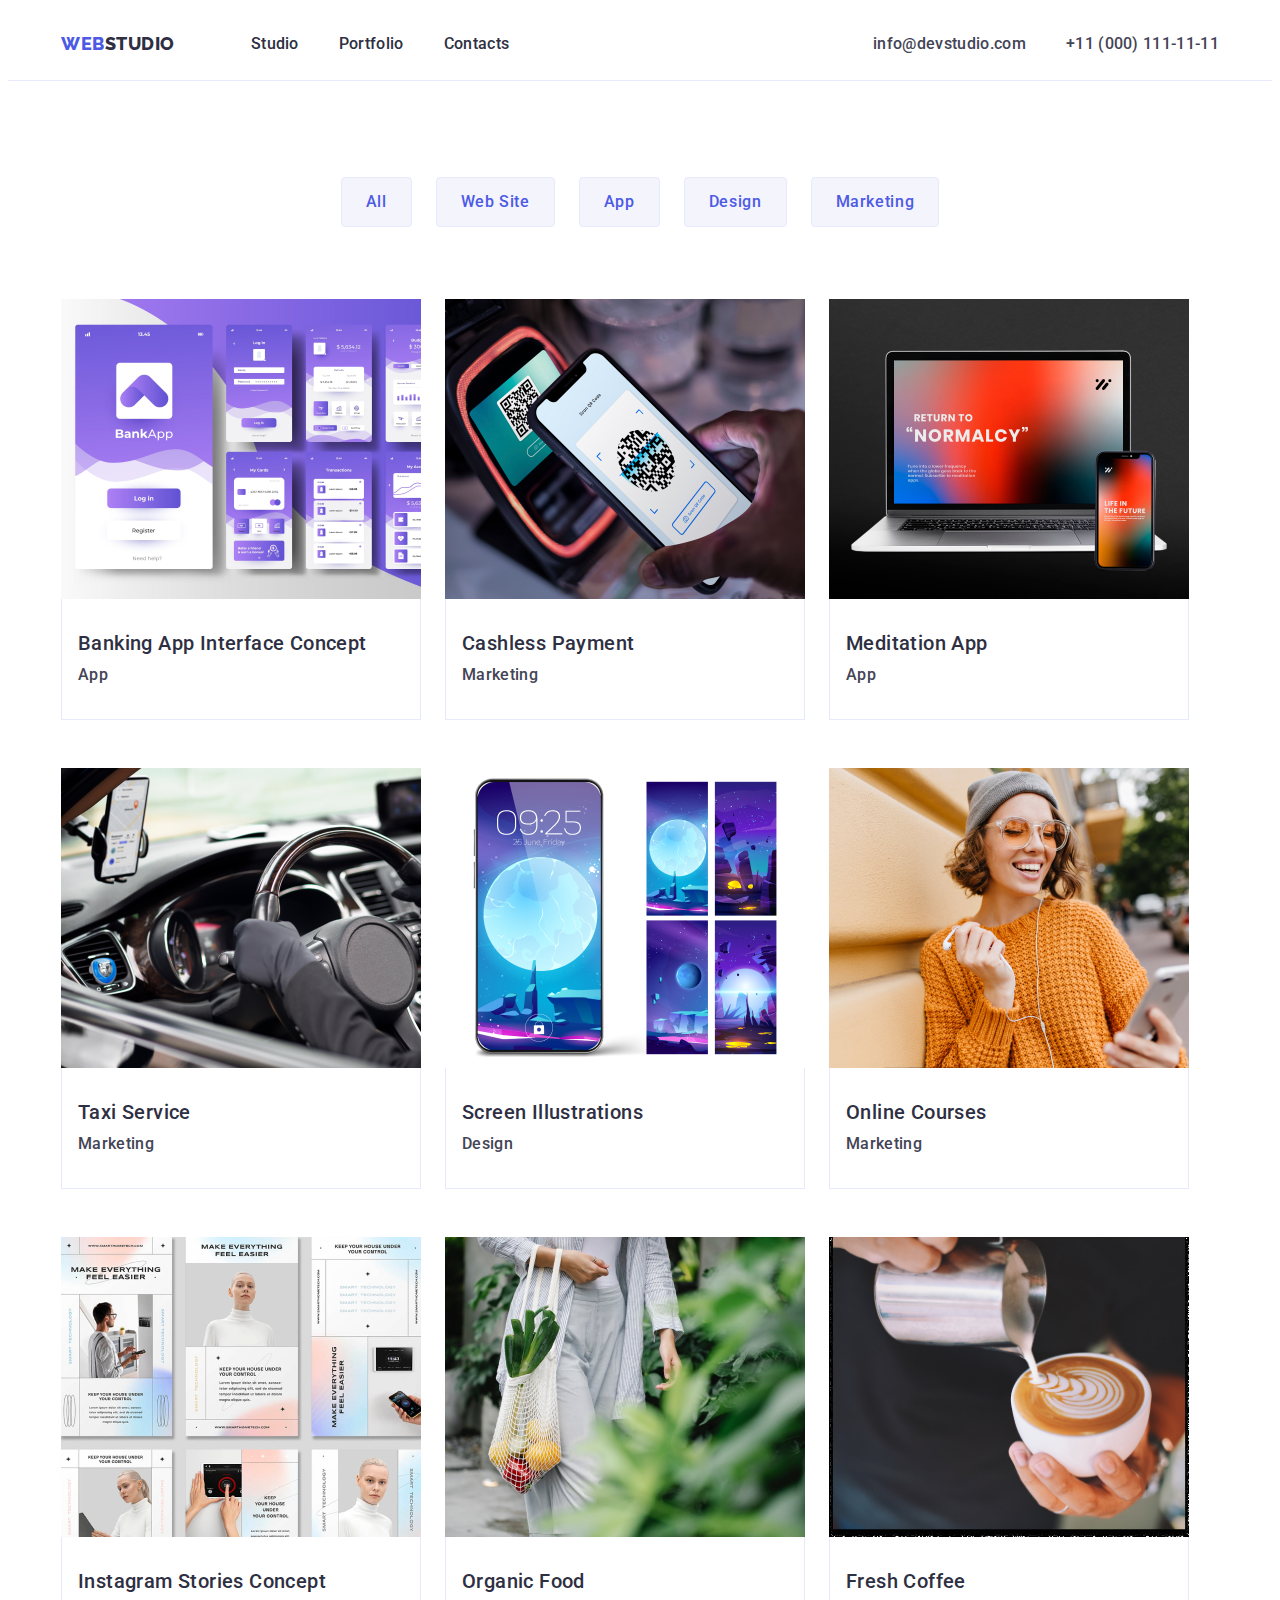
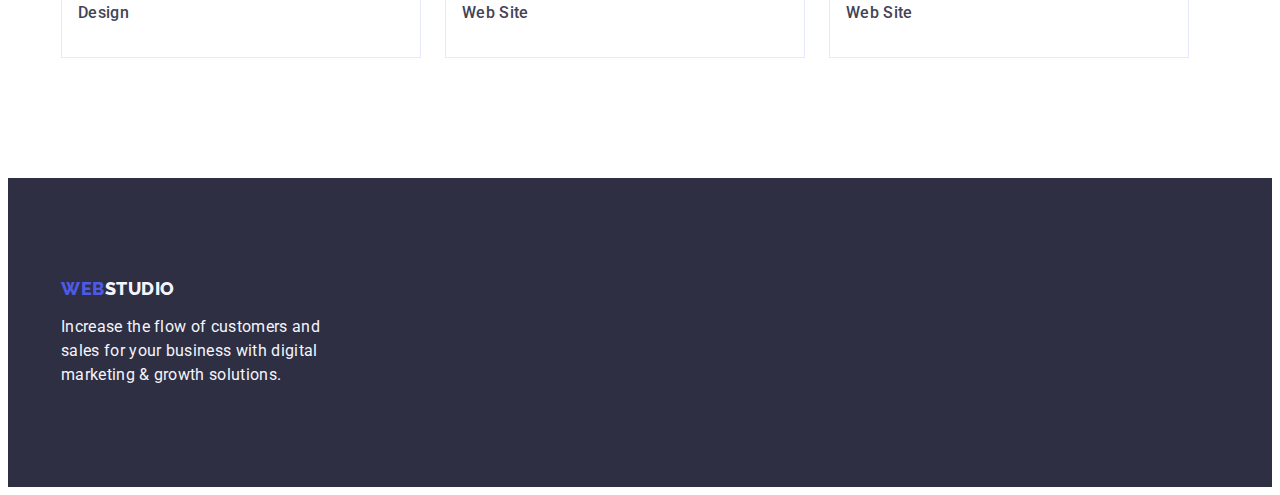
==== portfolio.html @ 13053c90 "Initial commit" ====
<!DOCTYPE html>
<html lang="en">
  <head>
    <meta charset="UTF-8" />
    <title>Studio</title>
    <link rel="preconnect" href="https://fonts.googleapis.com" />
    <link rel="preconnect" href="https://fonts.gstatic.com" crossorigin />
    <link
      href="https://fonts.googleapis.com/css2?family=Raleway:wght@800&family=Roboto:wght@400;500;700;900&display=swap"
      rel="stylesheet"
    />
    <link
      rel="stylesheet"
      href="https://cdnjs.cloudflare.com/ajax/libs/modern-normalize/2.0.0/modern-normalize.min.css"
      integrity="sha512-4xo8blKMVCiXpTaLzQSLSw3KFOVPWhm/TRtuPVc4WG6kUgjH6J03IBuG7JZPkcWMxJ5huwaBpOpnwYElP/m6wg=="
      crossorigin="anonymous"
      referrerpolicy="no-referrer"
    />
    <link rel="stylesheet" href="./css/styles.css" />
  </head>

  <body class="page">
    <header class="page-header">
      <div class="container page-header-container">
        <nav class="page-nav">
          <a href="./index.html" class="logo link">
            Web<span class="logo-part">Studio</span>
          </a>

          <ul class="site-nav list">
            <li class="menu-item">
              <a href="./index.html" class="nav-item link list">Studio</a>
            </li>
            <li class="menu-item">
              <a href="./portfolio.html" class="nav-item link list"
                >Portfolio
              </a>
            </li>
            <li class="menu-item">
              <a href="" class="nav-item link list">Contacts</a>
            </li>
          </ul>
        </nav>

        <address class="address">
          <ul class="auth-nav list">
            <li class="auth-nav-first">
              <a href="mailto:info@devstudio.com" class="list auth-nav link"
                >info@devstudio.com</a
              >
            </li>
            <li>
              <a href="tel:+110001111111" class="list auth-nav link"
                >+11 (000) 111-11-11</a
              >
            </li>
          </ul>
        </address>
      </div>
    </header>

    <main>
      <section class="sorting">
        <div class="container">
          <h1 class="visually-hidden">Portfolio</h1>

          <ul class="list sort">
            <li><button type="button" class="sorting-button">All</button></li>
            <li>
              <button type="button" class="sorting-button">Web Site</button>
            </li>
            <li><button type="button" class="sorting-button">App</button></li>
            <li>
              <button type="button" class="sorting-button">Design</button>
            </li>
            <li>
              <button type="button" class="sorting-button">Marketing</button>
            </li>
          </ul>

          <ul class="portfolio-card list">
            <li class="portfolio-card-list">
              <a href="#" class="link">
                <img
                  src="./images/example1.jpg"
                  alt="An example of the company's work: app"
                  width="360"
                  height="300"
                />
                <div class="portfolio-card-wrapper">
                  <h2 class="section-title">Banking App Interface Concept</h2>
                  <p class="section-text">App</p>
                </div>
              </a>
            </li>

            <li class="portfolio-card-list">
              <a href="#" class="link">
                <img
                  src="./images/example2.jpg"
                  alt="An example of the company's work: Marketing"
                  width="360"
                  height="300"
                />
                <div class="portfolio-card-wrapper">
                  <h2 class="section-title">Cashless Payment</h2>
                  <p class="section-text">Marketing</p>
                </div>
              </a>
            </li>

            <li class="portfolio-card-list">
              <a href="#" class="link">
                <img
                  src="./images/example3.jpg"
                  alt="An example of the company's work: App"
                  width="360"
                  height="300"
                />
                <div class="portfolio-card-wrapper">
                  <h2 class="section-title">Meditation App</h2>
                  <p class="section-text">App</p>
                </div>
              </a>
            </li>

            <li class="portfolio-card-list">
              <a href="#" class="link">
                <img
                  src="./images/example4.jpg"
                  alt="An example of the company's work: Marketing"
                  width="360"
                  height="300"
                />
                <div class="portfolio-card-wrapper">
                  <h2 class="section-title">Taxi Service</h2>
                  <p class="section-text">Marketing</p>
                </div>
              </a>
            </li>

            <li class="portfolio-card-list">
              <a href="#" class="link">
                <img
                  src="./images/example5.jpg"
                  alt="An example of the company's work: Design"
                  width="360"
                  height="300"
                />
                <div class="portfolio-card-wrapper">
                  <h2 class="section-title">Screen Illustrations</h2>
                  <p class="section-text">Design</p>
                </div>
              </a>
            </li>

            <li class="portfolio-card-list">
              <a href="#" class="link">
                <img
                  src="./images/example6.jpg"
                  alt="An example of the company's work: Marketing"
                  width="360"
                  height="300"
                />
                <div class="portfolio-card-wrapper">
                  <h2 class="section-title">Online Courses</h2>
                  <p class="section-text">Marketing</p>
                </div>
              </a>
            </li>

            <li class="portfolio-card-list">
              <a href="#" class="link">
                <img
                  src="./images/example7.jpg"
                  alt="An example of the company's work: Design"
                  width="360"
                  height="300"
                />
                <div class="portfolio-card-wrapper">
                  <h2 class="section-title">Instagram Stories Concept</h2>
                  <p class="section-text">Design</p>
                </div>
              </a>
            </li>

            <li class="portfolio-card-list">
              <a href="#" class="link">
                <img
                  src="./images/example8.jpg"
                  alt="An example of the company's work: Web Site"
                  width="360"
                  height="300"
                />
                <div class="portfolio-card-wrapper">
                  <h2 class="section-title">Organic Food</h2>
                  <p class="section-text">Web Site</p>
                </div>
              </a>
            </li>

            <li class="portfolio-card-list">
              <a href="#" class="link">
                <img
                  src="./images/example9.jpg"
                  alt="An example of the company's work: Web Site"
                  width="360"
                  height="300"
                />
                <div class="portfolio-card-wrapper">
                  <h2 class="section-title">Fresh Coffee</h2>
                  <p class="section-text">Web Site</p>
                </div>
              </a>
            </li>
          </ul>
        </div>
      </section>
    </main>

    <footer class="footer">
      <div class="container">
        <a href="./index.html" class="logo footer-link">
          Web<span class="logo-part">Studio</span>
        </a>
        <p class="footer-text">
          Increase the flow of customers and sales for your business with
          digital marketing & growth solutions.
        </p>
      </div>
    </footer>
  </body>
</html>
---- css/styles.css ----
:root {
  --primary-brand: #4d5ae5;
  --pressed-state: #404bbf;
  --dark: #2e2f42;
  --success: #31d0aa;
  --text: #434455;
  --subtle-text: #8e8f99;
  --accent: #e7e9fc;
  --light: #f4f4fd;
  --white-background: #ffffff;
  --modal-background: #fcfcfc;
}
/*       Reset default styles */

.visually-hidden {
  position: absolute;
  width: 1px;
  height: 1px;
  margin: -1px;
  border: 0;
  padding: 0;
  white-space: nowrap;
  clip-path: inset(100%);
  clip: rect(0 0 0 0);
  overflow: hidden;
}

h1,
h2,
h3,
h4,
p {
  margin-top: 0;
  margin-bottom: 0;
}

ul,
ol {
  margin-top: 0;
  margin-bottom: 0;
  padding-left: 0;
}

button {
  cursor: pointer;
}

img {
  display: block;
}

/*       BODY        */
/* .section {
  padding-top: 120px;
  padding-bottom: 120px;
} */
.page {
  color: var(--text);
  background-color: #fff;
  font-family: "Roboto", sans-serif;
}

.container {
  max-width: 1158px;
  margin: 0 auto;
  padding: 0 15px;
}

/*  header */

.page-header {
  border-bottom: 1px solid #e7e9fc;
}

.page-header-container {
  display: flex;
  align-items: center;
}

.page-nav {
  display: flex;
  align-items: center;
}
.site-nav {
  display: flex;
  align-items: center;
}
.nav-item {
  padding: 24px 0;
}
.logo {
  text-decoration: none;
  font-family: "Raleway", sans-serif;
  font-weight: 800;
  font-size: 18px;
  line-height: 1.17;
  letter-spacing: 0.03em;
  text-transform: uppercase;
  color: var(--primary-brand);
  margin-right: 76px;
}

.logo-part {
  color: var(--dark);
}

.menu-item:not(:last-child) {
  margin-right: 40px;
}

.link {
  text-decoration: none;
}
.list {
  list-style: none;
  font-weight: 500;
  font-size: 16px;
  line-height: 1.5;
  letter-spacing: 0.02em;
  color: var(--dark);
}

.site-nav .link:hover,
.site-nav .link:focus {
  color: var(--pressed-state);
}
.site-nav .link.current {
  color: var(--pressed-state);
}

.address {
  font-style: normal;
  margin-left: auto;
}

.auth-nav {
  color: var(--text);
  display: flex;
  align-items: center;
}

.auth-nav:hover,
.auth-nav:focus {
  color: var(--pressed-state);
}

.auth-nav-first {
  margin-right: 40px;
}
/* hero */

.hero {
  background-color: var(--dark);
  display: flex;
  /* flex-direction: column; */
  align-items: center;
  padding: 188px 0;
}

.hero-title {
  color: var(--white-background);
  font-size: 56px;
  line-height: 1.07;
  text-align: center;
  letter-spacing: 0.02em;
  max-width: 496px;
  margin-bottom: 48px;
}

.hero-button {
  color: var(--white-background);
  background-color: var(--primary-brand);
  font-family: "Roboto", sans-serif;
  font-weight: 500;
  font-size: 16px;
  line-height: 1.5;
  letter-spacing: 0.04em;
  padding: 16px 32px;
  border-radius: 4px;
  box-shadow: 0px 4px 4px 0px rgba(0, 0, 0, 0.15);
  min-width: 169px;
  height: 56px;
  border: none;
  display: block;
  margin-left: auto;
  margin-right: auto;
}

.hero-button:hover,
.hero-button:focus {
  background-color: var(--pressed-state);
}

/* section */

.section-caption {
  color: var(--dark);
  font-size: 36px;
  line-height: 1.11;
  text-align: center;
  letter-spacing: 0.02em;
  text-transform: capitalize;
  margin-bottom: 72px;
}

.section-title {
  color: var(--dark);
  font-weight: 500;
  font-size: 20px;
  line-height: 1.2;
  letter-spacing: 0.02em;
  margin-bottom: 8px;
}

.section-text {
  color: var(--text);
}

/*  Advantages   */
.main-description {
  padding: 120px 0;
}

.advantages {
  display: flex;
  flex-wrap: wrap;
  gap: 24px;
}

.advantages-card {
  flex-basis: calc((100% - 3 * 24px) / 4);
}

/* What are we doing */

.main-work {
  padding-bottom: 120px;
}
.doing {
  display: flex;
  flex-wrap: wrap;
  gap: 24px;
}

.doing-card {
  flex-basis: calc((100% - 2 * 24) / 3);
}

/* TEAM */

.main-team {
  background-color: var(--light);
  box-sizing: border-box; /* not sure  */
  padding: 120px 0;
}

.team-card {
  background-color: var(--white-background);
  flex-basis: calc((100% - 3 * 144px) / 4);
  border-radius: 0px 0px 4px 4px;
}

.team {
  display: flex;
  flex-wrap: wrap;
  gap: 24px;
}

.team-card-wrapper {
  padding: 32px 16px;
  padding-top: 32px;
  text-align: center;
}
/* footer */

.footer {
  background-color: var(--dark);
  padding: 100px 0;
}
.footer-text {
  color: var(--light);
  line-height: 1.5;
  letter-spacing: 0.02em;
  width: 264px;
}

.footer .logo-part {
  color: var(--light);
}
.container .link {
  display: inline-block;
}
.footer-link {
  display: inline-block;
  margin-bottom: 16px;
  text-decoration: none;
}
/* ----Portfolio-----  */

.sorting-button {
  color: var(--primary-brand);
  background-color: var(--light);
  font-family: "Roboto", sans-serif;
  font-weight: 500;
  font-size: 16px;
  line-height: 1.5;
  letter-spacing: 0.04em;
  padding: 12px 24px;
  border-radius: 4px;
  border: 1px solid var(--accent);
}

.sorting {
  box-sizing: border-box;
  padding: 96px 0 120px;
}

.sorting-button:hover,
.sorting-button:focus {
  border: 1px solid transparent;
  color: var(--white-background);
  background-color: var(--pressed-state);
}

.sort {
  display: flex;
  gap: 24px;
  justify-content: center;
  margin-bottom: 72px;
}

.portfolio-card {
  display: flex;
  flex-wrap: wrap;
  column-gap: 24px;
  row-gap: 48px;
}

.portfolio-card-wrapper {
  box-sizing: border-box;
  padding: 32px 16px;
  border: 1px solid var(--accent);
  border-top: none;
}
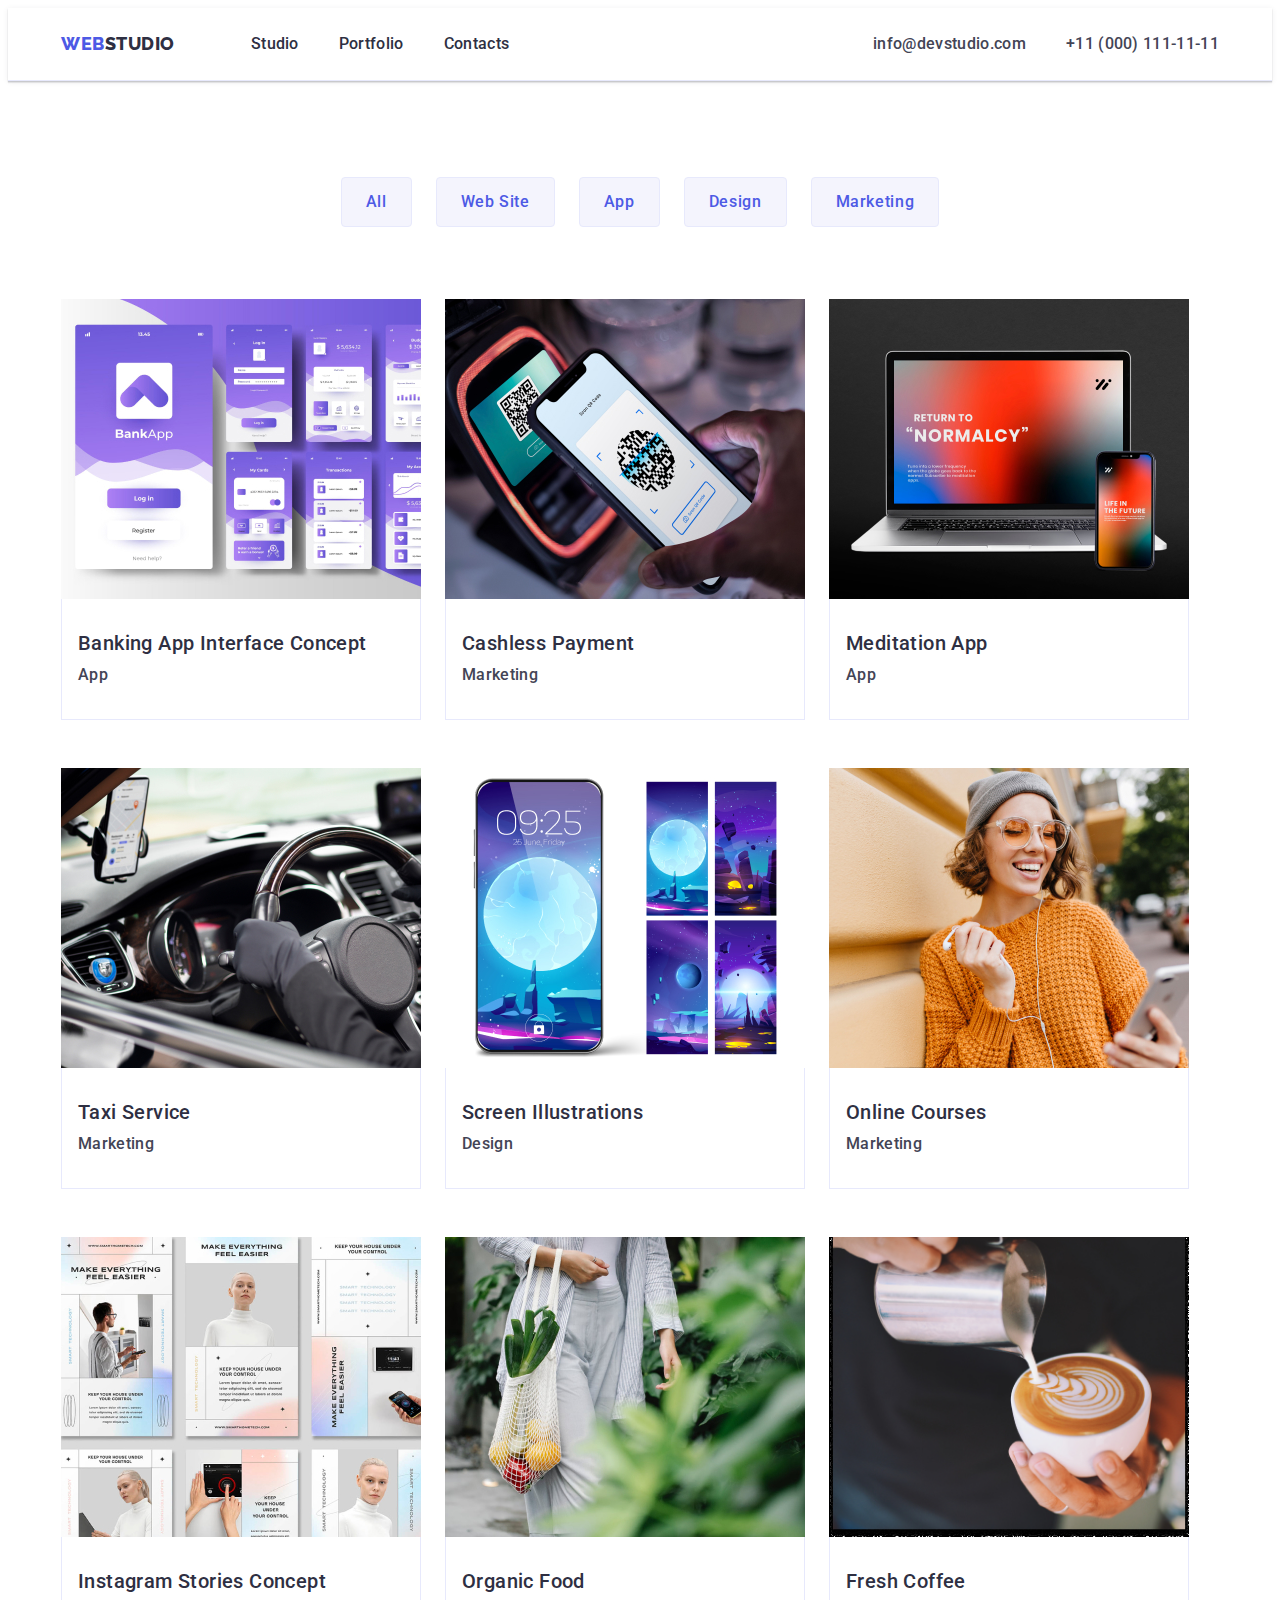
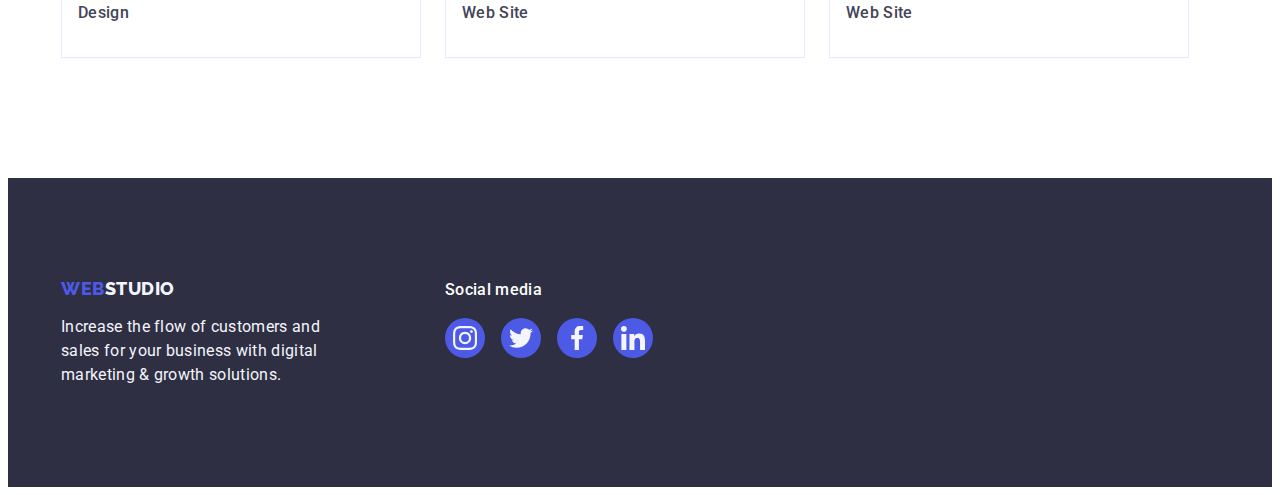
==== commit 1547fa4f: "hover" ====
--- a/portfolio.html
+++ b/portfolio.html
@@ -219,14 +219,51 @@
     </main>
 
     <footer class="footer">
-      <div class="container">
-        <a href="./index.html" class="logo footer-link">
-          Web<span class="logo-part">Studio</span>
-        </a>
-        <p class="footer-text">
-          Increase the flow of customers and sales for your business with
-          digital marketing & growth solutions.
-        </p>
+      <div class="container footer-flex">
+        <div class="footer-first-part">
+          <a href="./index.html" class="logo footer-link">
+            Web<span class="logo-part">Studio</span>
+          </a>
+          <p class="footer-text">
+            Increase the flow of customers and sales for your business with
+            digital marketing & growth solutions.
+          </p>
+        </div>
+
+        <div class="footer-second-part">
+          <p class="footer-second-text">Social media</p>
+
+          <ul class="socials socials-footer">
+            <li class="socials-item">
+              <a class="socials-link link socials-link-footer" href="">
+                <svg class="socials-icons" width="24" height="24">
+                  <use href="./images/icons.svg#icon-instagram"></use>
+                </svg>
+              </a>
+            </li>
+            <li class="socials-item">
+              <a class="socials-link link socials-link-footer" href="">
+                <svg class="socials-icons" width="24" height="24">
+                  <use href="./images/icons.svg#icon-twitter"></use>
+                </svg>
+              </a>
+            </li>
+            <li class="socials-item">
+              <a class="socials-link link socials-link-footer" href="">
+                <svg class="socials-icons" width="24" height="24">
+                  <use href="./images/icons.svg#icon-facebook"></use>
+                </svg>
+              </a>
+            </li>
+            <li class="socials-item">
+              <a class="socials-link link socials-link-footer" href="">
+                <svg class="socials-icons" width="24" height="24">
+                  <use href="./images/icons.svg#icon-linkedin"></use>
+                </svg>
+              </a>
+            </li>
+          </ul>
+        </div>
       </div>
     </footer>
   </body>
--- a/css/styles.css
+++ b/css/styles.css
@@ -10,6 +10,7 @@
   --white-background: #ffffff;
   --modal-background: #fcfcfc;
 }
+
 /*       Reset default styles */
 
 .visually-hidden {
@@ -41,6 +42,10 @@
   padding-left: 0;
 }
 
+li {
+  list-style: none;
+}
+
 button {
   cursor: pointer;
 }
@@ -49,11 +54,11 @@
   display: block;
 }
 
-/*       BODY        */
-/* .section {
-  padding-top: 120px;
-  padding-bottom: 120px;
-} */
+/**
+  |============================
+  |          BODY
+  |============================
+*/
 .page {
   color: var(--text);
   background-color: #fff;
@@ -66,10 +71,21 @@
   padding: 0 15px;
 }
 
-/*  header */
+.container .link {
+  display: inline-block;
+}
+
+/**
+  |============================
+  |         header
+  |============================
+*/
 
 .page-header {
   border-bottom: 1px solid #e7e9fc;
+  box-shadow: 0px 1px 6px 0px rgba(46, 47, 66, 0.08),
+    0px 1px 1px 0px rgba(46, 47, 66, 0.16),
+    0px 2px 1px 0px rgba(46, 47, 66, 0.08);
 }
 
 .page-header-container {
@@ -147,12 +163,27 @@
 .auth-nav-first {
   margin-right: 40px;
 }
-/* hero */
+
+/**
+  |============================
+  |           hero
+  |============================
+*/
 
 .hero {
   background-color: var(--dark);
-  display: flex;
-  /* flex-direction: column; */
+  background-image: linear-gradient(
+      rgba(46, 47, 66, 0.7),
+      rgba(46, 47, 66, 0.7)
+    ),
+    url(../images/people-office.jpg);
+  background-repeat: no-repeat;
+  background-position: center;
+  background-size: cover;
+  max-width: 1440px;
+  margin-left: auto;
+  margin-right: auto;
+  display: flex;
   align-items: center;
   padding: 188px 0;
 }
@@ -191,7 +222,11 @@
   background-color: var(--pressed-state);
 }
 
-/* section */
+/**
+  |============================
+  |       section
+  |============================
+*/
 
 .section-caption {
   color: var(--dark);
@@ -216,7 +251,11 @@
   color: var(--text);
 }
 
-/*  Advantages   */
+/**
+  |============================
+  |         Advantages
+  |============================
+*/
 .main-description {
   padding: 120px 0;
 }
@@ -231,6 +270,17 @@
   flex-basis: calc((100% - 3 * 24px) / 4);
 }
 
+.advantages-icon {
+  margin-bottom: 8px;
+  background-color: var(--light);
+  display: flex;
+  width: 264px;
+  height: 112px;
+  justify-content: center;
+  align-items: center;
+  border-radius: 4px;
+}
+
 /* What are we doing */
 
 .main-work {
@@ -246,7 +296,11 @@
   flex-basis: calc((100% - 2 * 24) / 3);
 }
 
-/* TEAM */
+/**
+  |============================
+  |           TEAM
+  |============================
+*/
 
 .main-team {
   background-color: var(--light);
@@ -258,6 +312,9 @@
   background-color: var(--white-background);
   flex-basis: calc((100% - 3 * 144px) / 4);
   border-radius: 0px 0px 4px 4px;
+  box-shadow: 0px 2px 1px 0px rgba(46, 47, 66, 0.08),
+    0px 1px 1px 0px rgba(46, 47, 66, 0.16),
+    0px 1px 6px 0px rgba(46, 47, 66, 0.08);
 }
 
 .team {
@@ -271,7 +328,81 @@
   padding-top: 32px;
   text-align: center;
 }
-/* footer */
+
+.team-card-wrapper .section-text {
+  margin-bottom: 8px;
+}
+
+.socials {
+  display: flex;
+  justify-content: center;
+  gap: 24px;
+}
+
+.socials-item .socials-link {
+  display: flex;
+  justify-content: center;
+  align-items: center;
+  background-color: var(--primary-brand);
+  width: 40px;
+  height: 40px;
+  border-radius: 50%;
+}
+
+.socials-icons {
+  fill: #f4f4fd;
+}
+
+.socials-link:hover,
+.socials-link:focus {
+  background-color: var(--pressed-state);
+}
+/**
+  |============================
+  |          customers
+  |============================
+*/
+.customers {
+  padding: 120px 0;
+}
+
+.custumers-list {
+  display: flex;
+  justify-content: center;
+  align-items: center;
+  gap: 24px;
+}
+
+.costumers-logo {
+  display: flex;
+  justify-content: center;
+  align-items: center;
+}
+.costumers-link {
+  display: flex;
+  justify-content: center;
+  align-items: center;
+  width: 168px;
+  height: 88px;
+  border-radius: 4px;
+  border: 1px solid var(--lightslate, #8e8f99);
+  color: var(--subtle-text);
+}
+
+.logo-company {
+  fill: currentColor;
+}
+.costumers-link:hover,
+.costumers-link:focus {
+  color: var(--pressed-state);
+  border: 1px solid var(--ocean, #404bbf);
+}
+
+/**
+  |============================
+  |       footer
+  |============================
+*/
 
 .footer {
   background-color: var(--dark);
@@ -287,16 +418,46 @@
 .footer .logo-part {
   color: var(--light);
 }
-.container .link {
-  display: inline-block;
-}
+
 .footer-link {
   display: inline-block;
   margin-bottom: 16px;
   text-decoration: none;
 }
-/* ----Portfolio-----  */
-
+
+.footer-flex {
+  display: flex;
+  justify-content: flex-start;
+  align-items: baseline;
+}
+
+.footer-first-part {
+  margin-right: 120px;
+}
+.footer-second-text {
+  margin-bottom: 16px;
+  color: var(--white-background);
+  font-size: 16px;
+  font-family: Roboto;
+  font-style: normal;
+  font-weight: 500;
+  line-height: 24px;
+  letter-spacing: 0.32px;
+}
+
+.socials-footer {
+  gap: 16px;
+}
+
+.socials-link-footer:hover,
+.socials-link-footer:focus {
+  background: var(--success);
+}
+/**
+  |============================
+  | Portfolio
+  |============================
+*/
 .sorting-button {
   color: var(--primary-brand);
   background-color: var(--light);
@@ -320,6 +481,8 @@
   border: 1px solid transparent;
   color: var(--white-background);
   background-color: var(--pressed-state);
+  box-shadow: 0px 2px 2px 0px rgba(0, 0, 0, 0.12),
+    0px 2px 1px 0px rgba(0, 0, 0, 0.08), 0px 3px 1px 0px rgba(0, 0, 0, 0.1);
 }
 
 .sort {
@@ -342,3 +505,9 @@
   border: 1px solid var(--accent);
   border-top: none;
 }
+.portfolio-card-wrapper:hover,
+.portfolio-card-wrapper:focus {
+  box-shadow: 0px 2px 1px 0px rgba(46, 47, 66, 0.08),
+    0px 1px 1px 0px rgba(46, 47, 66, 0.16),
+    0px 1px 6px 0px rgba(46, 47, 66, 0.08);
+}
